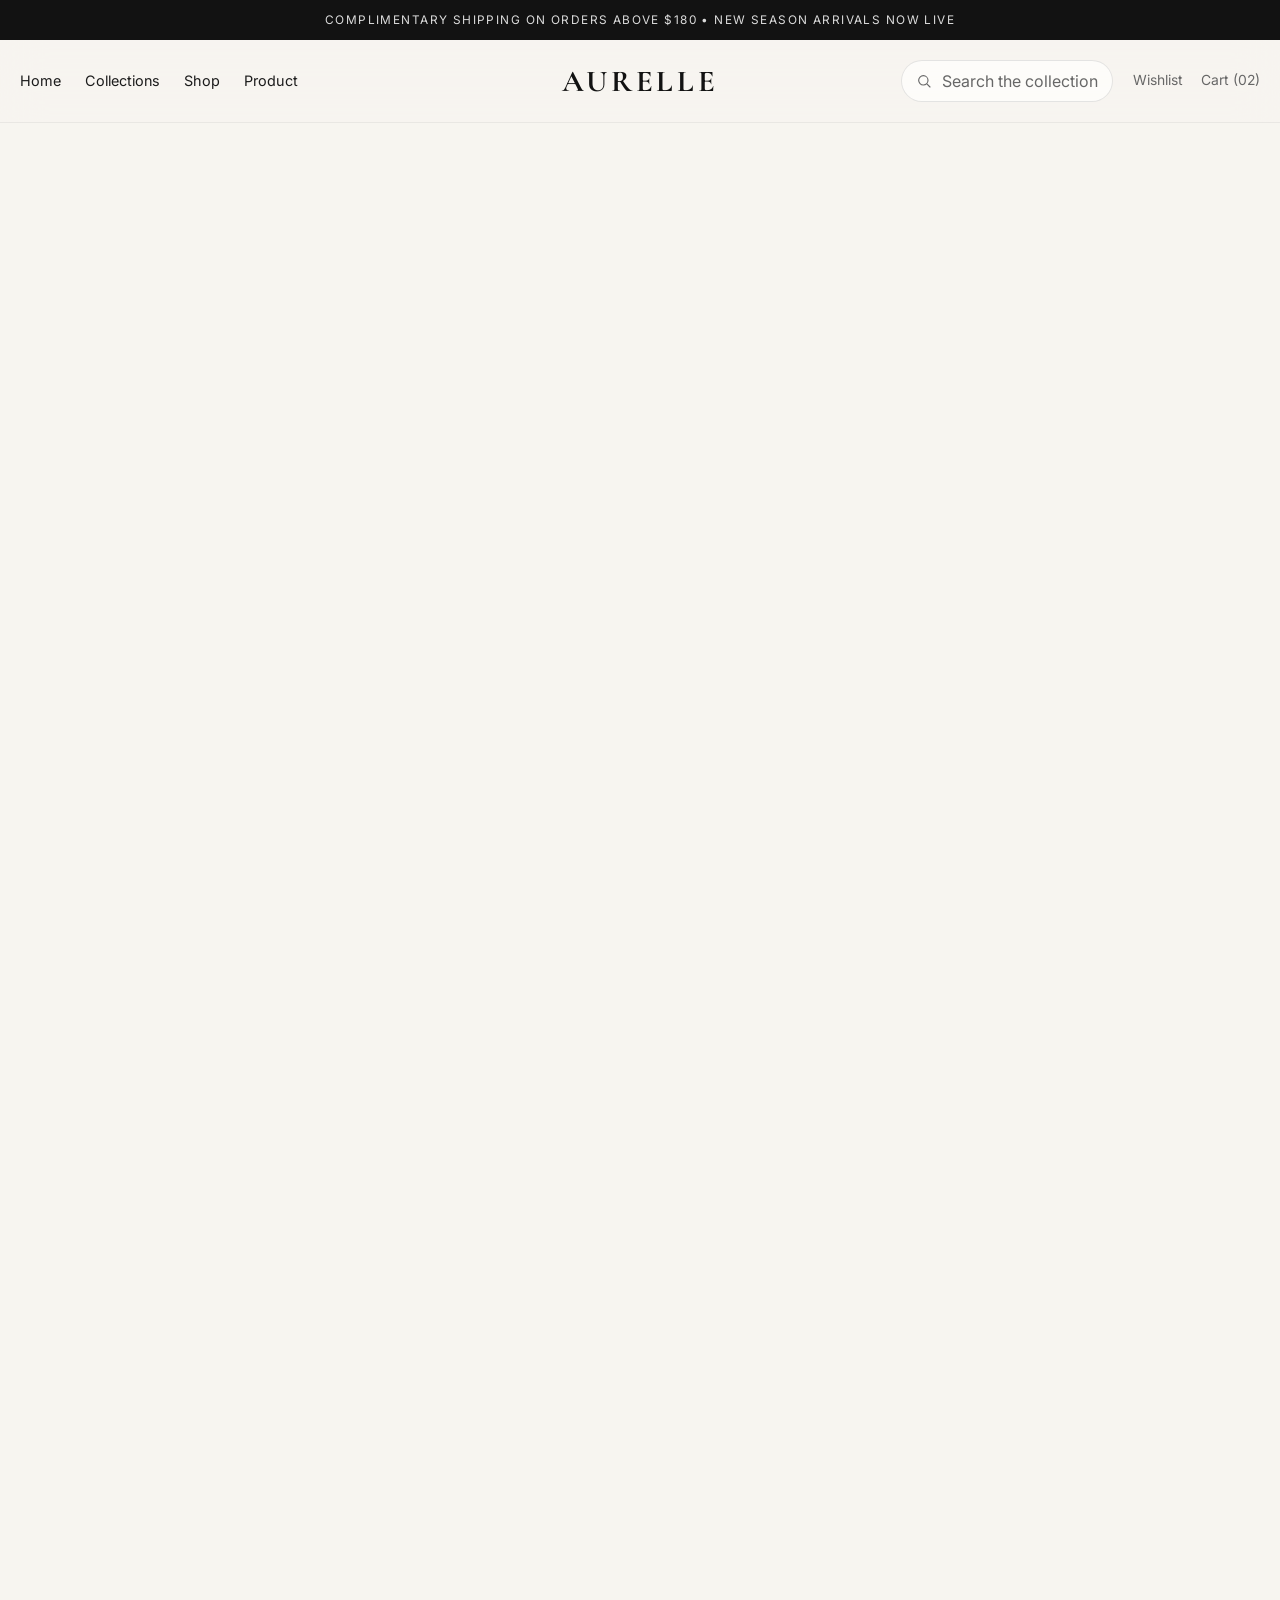
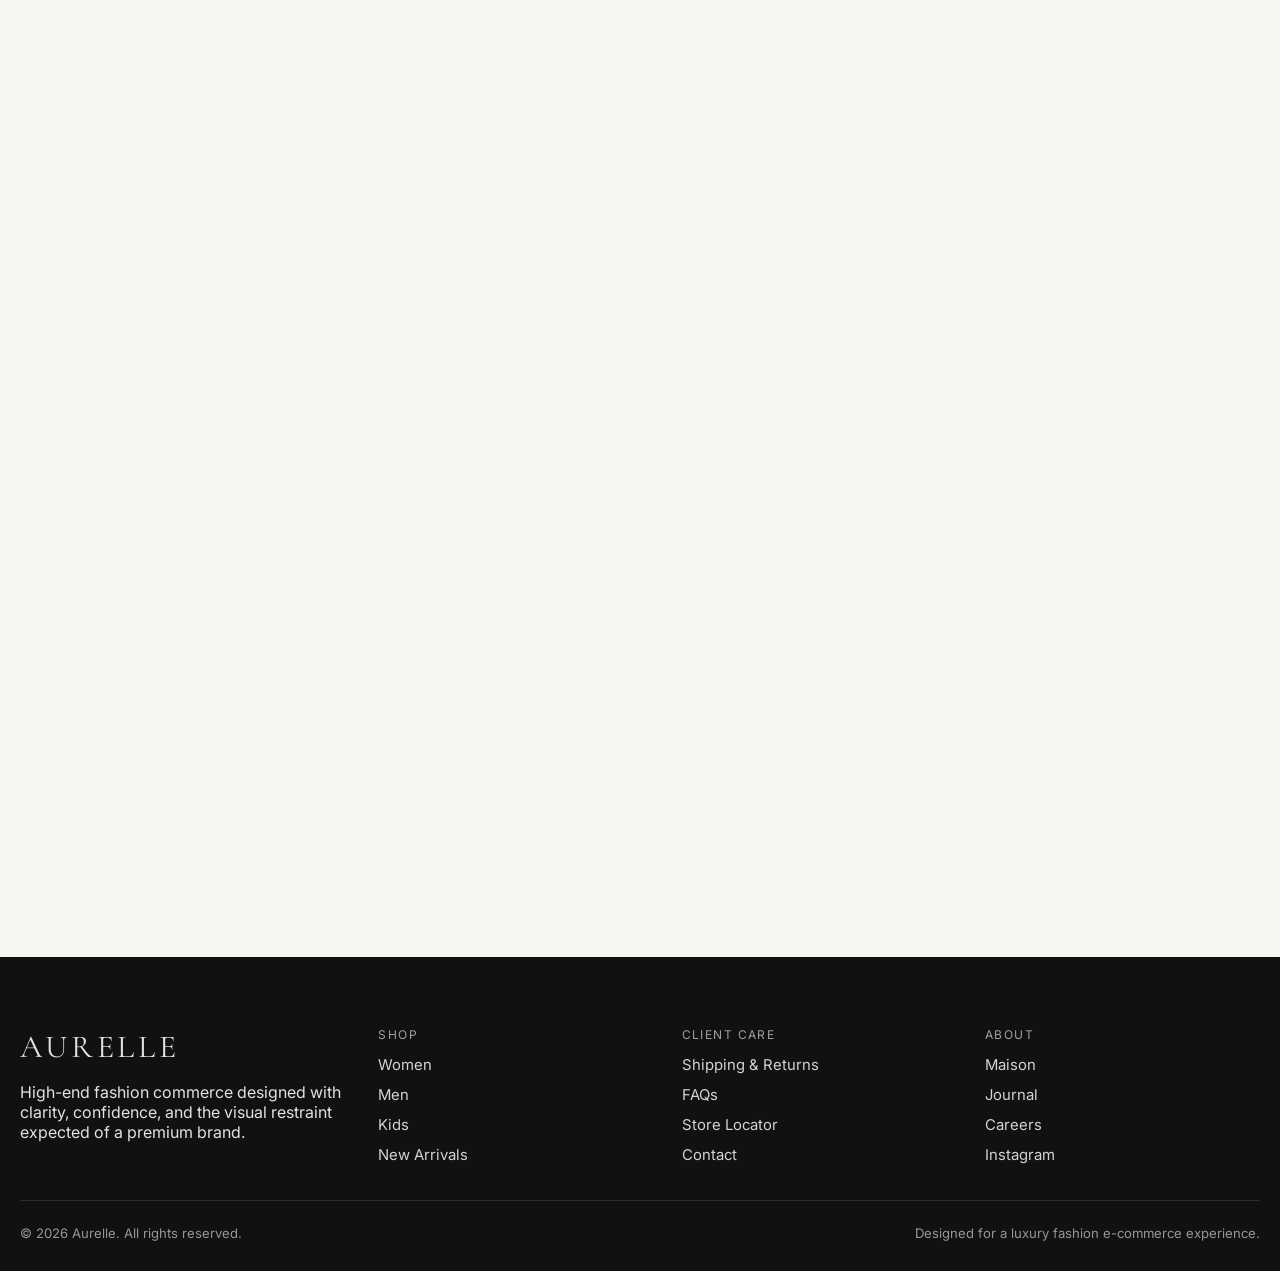
==== a.html @ feb43713 "Create a.html" ====
<!DOCTYPE html>
<html lang="en">
<head>
  <meta charset="UTF-8" />
  <meta name="viewport" content="width=device-width, initial-scale=1.0" />
  <title>AURELLE — Luxury Fashion</title>
  <meta name="description" content="A premium fashion e-commerce experience for men, women, and kids." />
  <link rel="preconnect" href="https://fonts.googleapis.com">
  <link rel="preconnect" href="https://fonts.gstatic.com" crossorigin>
  <link href="https://fonts.googleapis.com/css2?family=Cormorant+Garamond:wght@400;500;600;700&family=Inter:wght@400;500;600;700&display=swap" rel="stylesheet">
  <style>
    :root {
      --bg: #f7f5f0;
      --surface: #ffffff;
      --surface-2: #f0ede6;
      --text: #121212;
      --muted: #676767;
      --line: rgba(18, 18, 18, 0.1);
      --strong-line: rgba(18, 18, 18, 0.18);
      --accent: #171717;
      --shadow: 0 20px 60px rgba(0,0,0,0.08);
      --radius: 22px;
      --max-width: 1400px;
      --ease: cubic-bezier(.2,.8,.2,1);
    }

    * { box-sizing: border-box; }
    html { scroll-behavior: smooth; }
    body {
      margin: 0;
      font-family: 'Inter', system-ui, sans-serif;
      color: var(--text);
      background: var(--bg);
      -webkit-font-smoothing: antialiased;
      text-rendering: optimizeLegibility;
    }

    img {
      display: block;
      width: 100%;
      height: 100%;
      object-fit: cover;
    }

    a { color: inherit; text-decoration: none; }
    button { font: inherit; }

    .container {
      width: min(calc(100% - 40px), var(--max-width));
      margin: 0 auto;
    }

    .eyebrow {
      display: inline-flex;
      align-items: center;
      gap: 10px;
      letter-spacing: 0.16em;
      text-transform: uppercase;
      font-size: 0.73rem;
      color: var(--muted);
    }

    .eyebrow::before {
      content: "";
      width: 34px;
      height: 1px;
      background: currentColor;
      opacity: 0.55;
    }

    .display {
      font-family: 'Cormorant Garamond', serif;
      font-weight: 600;
      letter-spacing: -0.03em;
      line-height: 0.94;
    }

    .section-title {
      font-family: 'Cormorant Garamond', serif;
      font-size: clamp(2.2rem, 4vw, 4.25rem);
      font-weight: 600;
      line-height: 0.95;
      letter-spacing: -0.03em;
      margin: 0;
    }

    .section-copy {
      color: var(--muted);
      max-width: 680px;
      line-height: 1.8;
      margin: 18px 0 0;
      font-size: 0.98rem;
    }

    .btn,
    .btn-outline,
    .icon-btn {
      transition: transform .35s var(--ease), background-color .35s var(--ease), border-color .35s var(--ease), color .35s var(--ease), opacity .35s var(--ease);
    }

    .btn {
      display: inline-flex;
      align-items: center;
      justify-content: center;
      gap: 10px;
      min-height: 52px;
      padding: 0 22px;
      border-radius: 999px;
      border: 1px solid var(--accent);
      background: var(--accent);
      color: #fff;
      cursor: pointer;
      letter-spacing: 0.04em;
      text-transform: uppercase;
      font-size: 0.76rem;
      font-weight: 600;
    }

    .btn:hover,
    .btn:focus-visible {
      transform: translateY(-2px);
    }

    .btn-outline {
      display: inline-flex;
      align-items: center;
      justify-content: center;
      min-height: 52px;
      padding: 0 22px;
      border-radius: 999px;
      border: 1px solid rgba(255,255,255,0.45);
      background: rgba(255,255,255,0.08);
      color: #fff;
      backdrop-filter: blur(16px);
      cursor: pointer;
      letter-spacing: 0.04em;
      text-transform: uppercase;
      font-size: 0.76rem;
      font-weight: 600;
    }

    .btn-outline:hover,
    .btn-outline:focus-visible {
      background: rgba(255,255,255,0.16);
      transform: translateY(-2px);
    }

    .icon-btn {
      width: 44px;
      height: 44px;
      border-radius: 999px;
      border: 1px solid var(--line);
      background: rgba(255,255,255,0.7);
      display: inline-grid;
      place-items: center;
      cursor: pointer;
    }

    .icon-btn:hover { transform: translateY(-2px); }

    .announcement {
      min-height: 40px;
      display: grid;
      place-items: center;
      background: #121212;
      color: rgba(255,255,255,0.85);
      font-size: 0.74rem;
      letter-spacing: 0.12em;
      text-transform: uppercase;
      text-align: center;
      padding: 10px 20px;
    }

    .site-header {
      position: sticky;
      top: 0;
      z-index: 50;
      background: rgba(247, 245, 240, 0.82);
      backdrop-filter: blur(20px);
      border-bottom: 1px solid rgba(18,18,18,0.06);
    }

    .nav-shell {
      display: grid;
      grid-template-columns: 1fr auto 1fr;
      align-items: center;
      gap: 20px;
      min-height: 82px;
    }

    .brand {
      font-family: 'Cormorant Garamond', serif;
      font-size: 1.9rem;
      font-weight: 700;
      letter-spacing: 0.12em;
      text-transform: uppercase;
      justify-self: center;
      white-space: nowrap;
    }

    .nav-left,
    .nav-right {
      display: flex;
      align-items: center;
      gap: 20px;
      min-width: 0;
    }

    .nav-right {
      justify-content: flex-end;
    }

    .nav-links {
      display: flex;
      align-items: center;
      gap: 24px;
      font-size: 0.9rem;
      color: #1c1c1c;
    }

    .nav-links a,
    .nav-actions a {
      position: relative;
      padding-bottom: 2px;
    }

    .nav-links a::after,
    .nav-actions a::after {
      content: "";
      position: absolute;
      left: 0;
      bottom: -2px;
      width: 100%;
      height: 1px;
      background: currentColor;
      transform: scaleX(0);
      transform-origin: left;
      transition: transform .35s var(--ease);
    }

    .nav-links a:hover::after,
    .nav-links a:focus-visible::after,
    .nav-actions a:hover::after,
    .nav-actions a:focus-visible::after {
      transform: scaleX(1);
    }

    .nav-actions {
      display: flex;
      gap: 18px;
      align-items: center;
      font-size: 0.87rem;
      color: var(--muted);
    }

    .search-chip {
      border: 1px solid var(--line);
      border-radius: 999px;
      padding: 10px 14px;
      display: inline-flex;
      align-items: center;
      gap: 10px;
      color: var(--muted);
      background: rgba(255,255,255,0.65);
      min-width: 210px;
    }

    .mobile-toggle,
    .mobile-menu { display: none; }

    .hero {
      padding: 18px 0 24px;
    }

    .hero-grid {
      display: grid;
      grid-template-columns: 1.08fr 0.92fr;
      gap: 18px;
      min-height: 82vh;
    }

    .hero-card,
    .hero-secondary {
      position: relative;
      border-radius: 28px;
      overflow: hidden;
      background: #ddd;
      box-shadow: var(--shadow);
      isolation: isolate;
    }

    .hero-card::after,
    .hero-secondary::after {
      content: "";
      position: absolute;
      inset: 0;
      background: linear-gradient(to top, rgba(0,0,0,0.52), rgba(0,0,0,0.16) 45%, rgba(0,0,0,0.04));
      z-index: 1;
    }

    .hero-media {
      position: absolute;
      inset: 0;
      transform: scale(1.02);
      transition: transform 1.2s var(--ease);
    }

    .hero-card:hover .hero-media,
    .hero-secondary:hover .hero-media {
      transform: scale(1.07);
    }

    .hero-content {
      position: absolute;
      inset: auto 0 0 0;
      z-index: 2;
      color: #fff;
      padding: clamp(28px, 4vw, 50px);
      display: flex;
      flex-direction: column;
      gap: 16px;
      align-items: flex-start;
    }

    .hero-title {
      font-size: clamp(3.4rem, 8vw, 7rem);
      margin: 0;
      max-width: 10ch;
    }

    .hero-subtitle {
      max-width: 560px;
      line-height: 1.75;
      color: rgba(255,255,255,0.86);
      font-size: 0.98rem;
    }

    .hero-actions {
      display: flex;
      flex-wrap: wrap;
      gap: 12px;
      margin-top: 8px;
    }

    .hero-side {
      display: grid;
      grid-template-rows: 1fr 1fr;
      gap: 18px;
    }

    .hero-secondary .hero-content {
      padding: 28px;
    }

    .hero-secondary .display {
      font-size: clamp(2rem, 4vw, 3.4rem);
      margin: 8px 0 0;
    }

    section {
      padding: 80px 0;
    }

    .section-head {
      display: flex;
      justify-content: space-between;
      align-items: end;
      gap: 30px;
      margin-bottom: 34px;
    }

    .link-arrow {
      display: inline-flex;
      align-items: center;
      gap: 8px;
      text-transform: uppercase;
      letter-spacing: 0.1em;
      font-size: 0.76rem;
      color: var(--muted);
    }

    .link-arrow span:last-child {
      transition: transform .35s var(--ease);
    }

    .link-arrow:hover span:last-child {
      transform: translateX(3px);
    }

    .category-grid {
      display: grid;
      grid-template-columns: repeat(3, 1fr);
      gap: 18px;
    }

    .category-card {
      position: relative;
      min-height: 620px;
      border-radius: var(--radius);
      overflow: hidden;
      background: #ddd;
      box-shadow: var(--shadow);
      transform: translateY(0);
      transition: transform .6s var(--ease), box-shadow .6s var(--ease);
    }

    .category-card::after {
      content: "";
      position: absolute;
      inset: 0;
      background: linear-gradient(to top, rgba(0,0,0,.5), rgba(0,0,0,0.05));
    }

    .category-card:hover {
      transform: translateY(-6px);
      box-shadow: 0 28px 80px rgba(0,0,0,.12);
    }

    .category-card img {
      transition: transform 1.1s var(--ease);
    }

    .category-card:hover img {
      transform: scale(1.05);
    }

    .category-content {
      position: absolute;
      inset: auto 0 0 0;
      z-index: 2;
      padding: 30px;
      color: #fff;
      display: flex;
      flex-direction: column;
      gap: 10px;
      align-items: flex-start;
    }

    .category-title {
      margin: 0;
      font-family: 'Cormorant Garamond', serif;
      font-size: 2.6rem;
      line-height: 0.95;
    }

    .product-shell {
      display: grid;
      grid-template-columns: 280px 1fr;
      gap: 24px;
      align-items: start;
    }

    .filters {
      position: sticky;
      top: 106px;
      border: 1px solid var(--line);
      border-radius: 24px;
      background: rgba(255,255,255,.72);
      backdrop-filter: blur(18px);
      padding: 24px;
    }

    .filter-group + .filter-group {
      margin-top: 28px;
      padding-top: 22px;
      border-top: 1px solid var(--line);
    }

    .filter-title {
      font-size: 0.8rem;
      text-transform: uppercase;
      letter-spacing: 0.12em;
      color: var(--muted);
      margin-bottom: 14px;
    }

    .chip-list,
    .size-list {
      display: flex;
      flex-wrap: wrap;
      gap: 10px;
    }

    .chip,
    .size-pill {
      border: 1px solid var(--line);
      background: transparent;
      color: var(--text);
      border-radius: 999px;
      padding: 10px 14px;
      cursor: pointer;
      font-size: 0.87rem;
      transition: all .3s var(--ease);
    }

    .chip.active,
    .size-pill.active,
    .chip:hover,
    .size-pill:hover {
      background: var(--accent);
      color: #fff;
      border-color: var(--accent);
    }

    .product-grid {
      display: grid;
      grid-template-columns: repeat(3, minmax(0, 1fr));
      gap: 18px;
    }

    .product-card {
      background: rgba(255,255,255,0.74);
      border: 1px solid rgba(18,18,18,0.06);
      border-radius: 22px;
      overflow: hidden;
      transition: transform .5s var(--ease), box-shadow .5s var(--ease), border-color .5s var(--ease);
      cursor: pointer;
    }

    .product-card:hover {
      transform: translateY(-5px);
      box-shadow: var(--shadow);
      border-color: rgba(18,18,18,0.12);
    }

    .product-media {
      aspect-ratio: 4 / 5;
      background: #ece8df;
      position: relative;
      overflow: hidden;
    }

    .product-media img {
      transition: transform .8s var(--ease);
    }

    .product-card:hover .product-media img {
      transform: scale(1.04);
    }

    .product-tag {
      position: absolute;
      top: 16px;
      left: 16px;
      z-index: 2;
      background: rgba(255,255,255,.82);
      backdrop-filter: blur(12px);
      border-radius: 999px;
      padding: 8px 12px;
      font-size: 0.68rem;
      letter-spacing: 0.12em;
      text-transform: uppercase;
    }

    .product-info {
      padding: 18px 18px 20px;
      display: grid;
      gap: 8px;
    }

    .product-topline {
      display: flex;
      align-items: start;
      justify-content: space-between;
      gap: 12px;
    }

    .product-name {
      font-size: 1rem;
      font-weight: 600;
      margin: 0;
    }

    .product-price {
      font-size: 0.95rem;
      font-weight: 600;
      white-space: nowrap;
    }

    .product-meta {
      color: var(--muted);
      font-size: 0.88rem;
      line-height: 1.6;
    }

    .campaign {
      display: grid;
      grid-template-columns: 1.1fr .9fr;
      gap: 18px;
      align-items: stretch;
    }

    .campaign-card,
    .campaign-panel {
      border-radius: 28px;
      overflow: hidden;
      position: relative;
      min-height: 580px;
      background: #ddd;
      box-shadow: var(--shadow);
    }

    .campaign-card::after {
      content: "";
      position: absolute;
      inset: 0;
      background: linear-gradient(135deg, rgba(0,0,0,.08), rgba(0,0,0,.5));
    }

    .campaign-copy {
      position: absolute;
      left: 0;
      right: 0;
      bottom: 0;
      z-index: 2;
      padding: 40px;
      color: white;
    }

    .campaign-copy .display {
      font-size: clamp(2.6rem, 5vw, 5rem);
      margin: 10px 0 14px;
      max-width: 8ch;
    }

    .campaign-panel {
      background: linear-gradient(180deg, #efebe3 0%, #e8e1d3 100%);
      padding: 40px;
      display: flex;
      flex-direction: column;
      justify-content: space-between;
    }

    .campaign-stats {
      display: grid;
      grid-template-columns: repeat(2, 1fr);
      gap: 14px;
      margin-top: 30px;
    }

    .stat {
      border-top: 1px solid var(--strong-line);
      padding-top: 18px;
    }

    .stat strong {
      display: block;
      font-family: 'Cormorant Garamond', serif;
      font-size: 2.2rem;
      font-weight: 600;
      line-height: 1;
      margin-bottom: 8px;
    }

    .editorial {
      display: grid;
      grid-template-columns: repeat(2, 1fr);
      gap: 18px;
    }

    .editorial-card {
      border-radius: 26px;
      overflow: hidden;
      background: rgba(255,255,255,.75);
      border: 1px solid rgba(18,18,18,0.06);
      display: grid;
      grid-template-columns: .96fr 1.04fr;
      min-height: 420px;
      box-shadow: var(--shadow);
    }

    .editorial-copy {
      padding: 36px;
      display: flex;
      flex-direction: column;
      justify-content: center;
      gap: 14px;
    }

    .editorial-copy h3 {
      margin: 0;
      font-family: 'Cormorant Garamond', serif;
      font-size: 2.35rem;
      line-height: 0.96;
    }

    .editorial-copy p {
      margin: 0;
      color: var(--muted);
      line-height: 1.8;
    }

    .pdp {
      display: grid;
      grid-template-columns: 1.1fr .9fr;
      gap: 34px;
      align-items: start;
    }

    .pdp-gallery {
      display: grid;
      grid-template-columns: 120px 1fr;
      gap: 16px;
      position: sticky;
      top: 106px;
    }

    .thumbs {
      display: grid;
      gap: 12px;
      align-content: start;
    }

    .thumb {
      aspect-ratio: 4 / 5;
      border-radius: 18px;
      overflow: hidden;
      border: 1px solid transparent;
      cursor: pointer;
      opacity: 0.8;
      transition: border-color .3s var(--ease), opacity .3s var(--ease), transform .3s var(--ease);
    }

    .thumb.active,
    .thumb:hover {
      border-color: var(--accent);
      opacity: 1;
      transform: translateY(-2px);
    }

    .pdp-main {
      aspect-ratio: 4 / 5.05;
      border-radius: 28px;
      overflow: hidden;
      background: #e9e4db;
      box-shadow: var(--shadow);
    }

    .pdp-info {
      padding-top: 8px;
    }

    .pdp-category {
      font-size: 0.76rem;
      letter-spacing: 0.13em;
      text-transform: uppercase;
      color: var(--muted);
    }

    .pdp-title {
      margin: 10px 0 10px;
      font-family: 'Cormorant Garamond', serif;
      font-size: clamp(2.7rem, 5vw, 4.5rem);
      line-height: 0.94;
      letter-spacing: -0.03em;
    }

    .pdp-price {
      font-size: 1.1rem;
      font-weight: 600;
      margin-bottom: 20px;
    }

    .pdp-description {
      color: var(--muted);
      line-height: 1.9;
      max-width: 50ch;
      margin-bottom: 26px;
    }

    .variant-group + .variant-group {
      margin-top: 22px;
    }

    .variant-label {
      margin-bottom: 12px;
      font-size: 0.79rem;
      text-transform: uppercase;
      letter-spacing: 0.11em;
      color: var(--muted);
    }

    .swatches {
      display: flex;
      gap: 10px;
      flex-wrap: wrap;
    }

    .swatch {
      width: 34px;
      height: 34px;
      border-radius: 999px;
      border: 1px solid rgba(0,0,0,.12);
      cursor: pointer;
      position: relative;
      transition: transform .25s var(--ease), border-color .25s var(--ease);
    }

    .swatch.active,
    .swatch:hover {
      transform: scale(1.06);
      border-color: #000;
    }

    .swatch.active::after {
      content: "";
      position: absolute;
      inset: -5px;
      border: 1px solid #000;
      border-radius: inherit;
    }

    .purchase-row {
      display: flex;
      gap: 12px;
      flex-wrap: wrap;
      margin-top: 28px;
    }

    .note-row {
      margin-top: 24px;
      display: grid;
      gap: 14px;
      color: var(--muted);
      font-size: 0.92rem;
    }

    .detail-accordions {
      margin-top: 34px;
      border-top: 1px solid var(--line);
    }

    .accordion {
      border-bottom: 1px solid var(--line);
    }

    .accordion button {
      width: 100%;
      border: 0;
      background: none;
      padding: 20px 0;
      display: flex;
      align-items: center;
      justify-content: space-between;
      cursor: pointer;
      font-size: 0.95rem;
      font-weight: 600;
    }

    .accordion-content {
      display: none;
      padding: 0 0 18px;
      color: var(--muted);
      line-height: 1.8;
    }

    .accordion.open .accordion-content {
      display: block;
    }

    .site-footer {
      margin-top: 40px;
      background: #111;
      color: rgba(255,255,255,0.88);
      padding: 70px 0 30px;
    }

    .footer-grid {
      display: grid;
      grid-template-columns: 1.2fr repeat(3, 1fr);
      gap: 28px;
      padding-bottom: 36px;
      border-bottom: 1px solid rgba(255,255,255,0.12);
    }

    .footer-brand {
      max-width: 360px;
    }

    .footer-brand .brand-mark {
      font-family: 'Cormorant Garamond', serif;
      font-size: 2rem;
      letter-spacing: 0.12em;
      text-transform: uppercase;
      margin-bottom: 12px;
    }

    .footer-title {
      text-transform: uppercase;
      letter-spacing: 0.12em;
      font-size: 0.75rem;
      color: rgba(255,255,255,0.6);
      margin-bottom: 14px;
    }

    .footer-links {
      display: grid;
      gap: 12px;
      color: rgba(255,255,255,0.82);
      font-size: 0.93rem;
    }

    .footer-bottom {
      display: flex;
      justify-content: space-between;
      align-items: center;
      gap: 20px;
      padding-top: 24px;
      color: rgba(255,255,255,0.56);
      font-size: 0.82rem;
    }

    .fade-up {
      opacity: 0;
      transform: translateY(20px);
      transition: opacity .9s var(--ease), transform .9s var(--ease);
    }

    .fade-up.in-view {
      opacity: 1;
      transform: translateY(0);
    }

    @media (max-width: 1180px) {
      .nav-shell {
        grid-template-columns: auto 1fr auto;
      }

      .nav-left .nav-links,
      .nav-right .nav-actions,
      .nav-right .search-chip {
        display: none;
      }

      .brand {
        justify-self: start;
        margin-left: 8px;
      }

      .mobile-toggle {
        display: inline-flex;
        border: 0;
        background: none;
        padding: 0;
        align-items: center;
        gap: 12px;
        cursor: pointer;
        color: var(--text);
      }

      .mobile-menu {
        display: none;
        padding: 0 0 18px;
      }

      .mobile-menu.open {
        display: grid;
        gap: 12px;
      }

      .mobile-menu a,
      .mobile-menu button {
        min-height: 48px;
        border-radius: 14px;
        border: 1px solid var(--line);
        background: rgba(255,255,255,0.76);
        padding: 0 16px;
        text-align: left;
      }

      .hero-grid,
      .campaign,
      .pdp,
      .editorial,
      .footer-grid,
      .editorial-card {
        grid-template-columns: 1fr;
      }

      .hero-side {
        grid-template-columns: 1fr 1fr;
        grid-template-rows: none;
      }

      .category-grid,
      .product-grid {
        grid-template-columns: repeat(2, minmax(0, 1fr));
      }

      .product-shell {
        grid-template-columns: 1fr;
      }

      .filters {
        position: static;
      }

      .pdp-gallery {
        position: static;
      }
    }

    @media (max-width: 760px) {
      .container {
        width: min(calc(100% - 24px), var(--max-width));
      }

      .announcement {
        font-size: 0.66rem;
        letter-spacing: 0.08em;
      }

      .nav-shell {
        min-height: 72px;
      }

      .brand {
        font-size: 1.55rem;
      }

      .hero-grid {
        min-height: auto;
      }

      .hero-card,
      .hero-secondary,
      .campaign-card,
      .campaign-panel,
      .category-card {
        border-radius: 22px;
      }

      .hero-title {
        font-size: clamp(2.5rem, 15vw, 4.6rem);
      }

      section {
        padding: 56px 0;
      }

      .section-head {
        align-items: start;
        flex-direction: column;
        margin-bottom: 26px;
      }

      .hero-side,
      .category-grid,
      .product-grid,
      .campaign-stats {
        grid-template-columns: 1fr;
      }

      .product-grid {
        gap: 14px;
      }

      .category-card {
        min-height: 500px;
      }

      .campaign-copy,
      .campaign-panel,
      .editorial-copy,
      .hero-content,
      .category-content {
        padding: 24px;
      }

      .pdp-gallery {
        grid-template-columns: 1fr;
      }

      .thumbs {
        order: 2;
        grid-template-columns: repeat(4, 1fr);
      }

      .pdp-main {
        order: 1;
      }

      .footer-bottom {
        flex-direction: column;
        align-items: start;
      }
    }
  </style>
</head>
<body>
  <div class="announcement">Complimentary shipping on orders above $180 • New season arrivals now live</div>

  <header class="site-header">
    <div class="container">
      <div class="nav-shell">
        <div class="nav-left">
          <button class="mobile-toggle" id="mobileToggle" aria-label="Open navigation">
            <svg width="22" height="22" viewBox="0 0 24 24" fill="none" stroke="currentColor" stroke-width="1.7" stroke-linecap="round">
              <path d="M3 6h18M3 12h18M3 18h18"></path>
            </svg>
          </button>
          <nav class="nav-links" aria-label="Main navigation">
            <a href="#homepage">Home</a>
            <a href="#collections">Collections</a>
            <a href="#listing">Shop</a>
            <a href="#product">Product</a>
          </nav>
        </div>

        <a href="#homepage" class="brand">Aurelle</a>

        <div class="nav-right">
          <div class="search-chip" aria-hidden="true">
            <svg width="16" height="16" viewBox="0 0 24 24" fill="none" stroke="currentColor" stroke-width="1.7" stroke-linecap="round"><circle cx="11" cy="11" r="7"></circle><path d="m21 21-4.35-4.35"></path></svg>
            <span>Search the collection</span>
          </div>
          <div class="nav-actions">
            <a href="#listing">Wishlist</a>
            <a href="#product">Cart (02)</a>
          </div>
        </div>
      </div>

      <nav class="mobile-menu" id="mobileMenu" aria-label="Mobile navigation">
        <a href="#homepage">Home</a>
        <a href="#collections">Collections</a>
        <a href="#listing">Shop</a>
        <a href="#product">Product</a>
      </nav>
    </div>
  </header>

  <main>
    <section class="hero" id="homepage">
      <div class="container">
        <div class="hero-grid">
          <article class="hero-card fade-up">
            <div class="hero-media">
              <img src="https://images.unsplash.com/photo-1515886657613-9f3515b0c78f?auto=format&fit=crop&w=1400&q=80" alt="Elegant women’s fashion campaign" />
            </div>
            <div class="hero-content">
              <div class="eyebrow">New Season 2026</div>
              <h1 class="hero-title display">Fashion with a stronger silhouette.</h1>
              <p class="hero-subtitle">Refined essentials, elevated tailoring, and statement layers designed for men, women, and kids — composed with the restraint of a luxury maison.</p>
              <div class="hero-actions">
                <a class="btn" href="#listing">Shop Collection</a>
                <a class="btn-outline" href="#collections">Explore Categories</a>
              </div>
            </div>
          </article>

          <div class="hero-side">
            <article class="hero-secondary fade-up">
              <div class="hero-media">
                <img src="https://images.unsplash.com/photo-1512436991641-6745cdb1723f?auto=format&fit=crop&w=1200&q=80" alt="Luxury menswear lookbook" />
              </div>
              <div class="hero-content">
                <div class="eyebrow">Menswear</div>
                <h2 class="display">Tailored for presence.</h2>
                <a class="link-arrow" href="#listing"><span>Discover Men</span><span>→</span></a>
              </div>
            </article>

            <article class="hero-secondary fade-up">
              <div class="hero-media">
                <img src="https://images.unsplash.com/photo-1519345182560-3f2917c472ef?auto=format&fit=crop&w=1200&q=80" alt="Kids premium fashion collection" />
              </div>
              <div class="hero-content">
                <div class="eyebrow">Kids</div>
                <h2 class="display">Minimal, playful, polished.</h2>
                <a class="link-arrow" href="#listing"><span>Discover Kids</span><span>→</span></a>
              </div>
            </article>
          </div>
        </div>
      </div>
    </section>

    <section id="collections">
      <div class="container">
        <div class="section-head fade-up">
          <div>
            <div class="eyebrow">Featured Collections</div>
            <h2 class="section-title">A wardrobe built around sharp restraint.</h2>
          </div>
          <p class="section-copy">Luxury e-commerce works best when the interface disappears. The focus here is image-led merchandising, deliberate typography, and compositional balance that gives every collection room to breathe.</p>
        </div>

        <div class="category-grid">
          <a class="category-card fade-up" href="#listing" data-filter="women">
            <img src="https://images.unsplash.com/photo-1483985988355-763728e1935b?auto=format&fit=crop&w=1200&q=80" alt="Women’s collection" />
            <div class="category-content">
              <div class="eyebrow">Women</div>
              <h3 class="category-title">Modern Icons</h3>
              <span class="btn-outline">Shop Women</span>
            </div>
          </a>

          <a class="category-card fade-up" href="#listing" data-filter="men">
            <img src="https://images.unsplash.com/photo-1507679799987-c73779587ccf?auto=format&fit=crop&w=1200&q=80" alt="Men’s collection" />
            <div class="category-content">
              <div class="eyebrow">Men</div>
              <h3 class="category-title">Quiet Tailoring</h3>
              <span class="btn-outline">Shop Men</span>
            </div>
          </a>

          <a class="category-card fade-up" href="#listing" data-filter="kids">
            <img src="https://images.unsplash.com/photo-1519238263530-99bdd11df2ea?auto=format&fit=crop&w=1200&q=80" alt="Kids collection" />
            <div class="category-content">
              <div class="eyebrow">Kids</div>
              <h3 class="category-title">Soft Structure</h3>
              <span class="btn-outline">Shop Kids</span>
            </div>
          </a>
        </div>
      </div>
    </section>

    <section id="listing">
      <div class="container">
        <div class="section-head fade-up">
          <div>
            <div class="eyebrow">Product Listing</div>
            <h2 class="section-title">Curated essentials with editorial clarity.</h2>
          </div>
          <a class="link-arrow" href="#product"><span>Open product detail</span><span>→</span></a>
        </div>

        <div class="product-shell">
          <aside class="filters fade-up" aria-label="Product filters">
            <div class="filter-group">
              <div class="filter-title">Category</div>
              <div class="chip-list" id="categoryFilters">
                <button class="chip active" data-category="all">All</button>
                <button class="chip" data-category="women">Women</button>
                <button class="chip" data-category="men">Men</button>
                <button class="chip" data-category="kids">Kids</button>
              </div>
            </div>

            <div class="filter-group">
              <div class="filter-title">Collection</div>
              <div class="chip-list" id="collectionFilters">
                <button class="chip active" data-collection="all">All</button>
                <button class="chip" data-collection="outerwear">Outerwear</button>
                <button class="chip" data-collection="essentials">Essentials</button>
                <button class="chip" data-collection="evening">Evening</button>
              </div>
            </div>

            <div class="filter-group">
              <div class="filter-title">Sizes</div>
              <div class="size-list">
                <button class="size-pill">XS</button>
                <button class="size-pill">S</button>
                <button class="size-pill">M</button>
                <button class="size-pill">L</button>
                <button class="size-pill">XL</button>
              </div>
            </div>
          </aside>

          <div class="product-grid" id="productGrid">
            <article class="product-card fade-up" data-category="women" data-collection="essentials">
              <div class="product-media">
                <span class="product-tag">New</span>
                <img src="https://images.unsplash.com/photo-1496747611176-843222e1e57c?auto=format&fit=crop&w=1200&q=80" alt="Sculpted wool coat" />
              </div>
              <div class="product-info">
                <div class="product-topline">
                  <h3 class="product-name">Sculpted Wool Coat</h3>
                  <div class="product-price">$420</div>
                </div>
                <div class="product-meta">Women • Camel • Italian-blend wool</div>
              </div>
            </article>

            <article class="product-card fade-up" data-category="men" data-collection="outerwear">
              <div class="product-media">
                <span class="product-tag">Signature</span>
                <img src="https://images.unsplash.com/photo-1515886657613-9f3515b0c78f?auto=format&fit=crop&w=1200&q=80" alt="Tailored overcoat" />
              </div>
              <div class="product-info">
                <div class="product-topline">
                  <h3 class="product-name">Tailored Overcoat</h3>
                  <div class="product-price">$460</div>
                </div>
                <div class="product-meta">Men • Ink black • Structured finish</div>
              </div>
            </article>

            <article class="product-card fade-up" data-category="kids" data-collection="essentials">
              <div class="product-media">
                <span class="product-tag">Edited</span>
                <img src="https://images.unsplash.com/photo-1519238263530-99bdd11df2ea?auto=format&fit=crop&w=1200&q=80" alt="Premium kids set" />
              </div>
              <div class="product-info">
                <div class="product-topline">
                  <h3 class="product-name">Soft Cotton Set</h3>
                  <div class="product-price">$120</div>
                </div>
                <div class="product-meta">Kids • Oat • Everyday luxury</div>
              </div>
            </article>

            <article class="product-card fade-up" data-category="women" data-collection="evening">
              <div class="product-media">
                <span class="product-tag">Limited</span>
                <img src="https://images.unsplash.com/photo-1529139574466-a303027c1d8b?auto=format&fit=crop&w=1200&q=80" alt="Evening dress" />
              </div>
              <div class="product-info">
                <div class="product-topline">
                  <h3 class="product-name">Column Silk Dress</h3>
                  <div class="product-price">$520</div>
                </div>
                <div class="product-meta">Women • Noir • Fluid movement</div>
              </div>
            </article>

            <article class="product-card fade-up" data-category="men" data-collection="essentials">
              <div class="product-media">
                <span class="product-tag">Essential</span>
                <img src="https://images.unsplash.com/photo-1507679799987-c73779587ccf?auto=format&fit=crop&w=1200&q=80" alt="Mens elevated knitwear" />
              </div>
              <div class="product-info">
                <div class="product-topline">
                  <h3 class="product-name">Merino Zip Knit</h3>
                  <div class="product-price">$240</div>
                </div>
                <div class="product-meta">Men • Stone • Fine-gauge merino</div>
              </div>
            </article>

            <article class="product-card fade-up" data-category="kids" data-collection="outerwear">
              <div class="product-media">
                <span class="product-tag">New</span>
                <img src="https://images.unsplash.com/photo-1519345182560-3f2917c472ef?auto=format&fit=crop&w=1200&q=80" alt="Kids statement jacket" />
              </div>
              <div class="product-info">
                <div class="product-topline">
                  <h3 class="product-name">Mini Statement Jacket</h3>
                  <div class="product-price">$150</div>
                </div>
                <div class="product-meta">Kids • Pearl • Soft shell finish</div>
              </div>
            </article>
          </div>
        </div>
      </div>
    </section>

    <section>
      <div class="container">
        <div class="campaign">
          <article class="campaign-card fade-up">
            <img src="https://images.unsplash.com/photo-1529139574466-a303027c1d8b?auto=format&fit=crop&w=1600&q=80" alt="Luxury fashion campaign" />
            <div class="campaign-copy">
              <div class="eyebrow">Campaign Edit</div>
              <h2 class="display">Designed to move like modern couture.</h2>
              <p class="hero-subtitle">A premium e-commerce homepage should pause the user without overwhelming them — bold visual storytelling, measured language, and a cadence that feels deliberate.</p>
            </div>
          </article>

          <aside class="campaign-panel fade-up">
            <div>
              <div class="eyebrow">Brand Direction</div>
              <h2 class="section-title">Luxury, not loud.</h2>
              <p class="section-copy">The system favors contrast, texture, whitespace, and scale rather than decorative noise. This is how premium brands create confidence online.</p>
            </div>
            <div class="campaign-stats">
              <div class="stat">
                <strong>01</strong>
                <span>Controlled typography with elegant serif contrast.</span>
              </div>
              <div class="stat">
                <strong>02</strong>
                <span>Grid-led merchandising for stronger product focus.</span>
              </div>
              <div class="stat">
                <strong>03</strong>
                <span>Subtle micro-animations that never feel theatrical.</span>
              </div>
              <div class="stat">
                <strong>04</strong>
                <span>Responsive layouts that preserve the same mood on mobile.</span>
              </div>
            </div>
          </aside>
        </div>
      </div>
    </section>

    <section>
      <div class="container">
        <div class="section-head fade-up">
          <div>
            <div class="eyebrow">Editorial Features</div>
            <h2 class="section-title">Collections presented like a fashion house.</h2>
          </div>
          <p class="section-copy">Each block is structured to feel intentional — campaign-led imagery, restrained copy, and conversion paths that do not cheapen the brand.</p>
        </div>

        <div class="editorial">
          <article class="editorial-card fade-up">
            <img src="https://images.unsplash.com/photo-1515886657613-9f3515b0c78f?auto=format&fit=crop&w=1200&q=80" alt="Refined outerwear feature" />
            <div class="editorial-copy">
              <div class="eyebrow">Outerwear</div>
              <h3>Layering, sharpened to a minimalist language.</h3>
              <p>Architectural coats, softened tailoring, and material depth designed to photograph beautifully across desktop and mobile.</p>
              <a href="#listing" class="link-arrow"><span>Browse outerwear</span><span>→</span></a>
            </div>
          </article>

          <article class="editorial-card fade-up">
            <img src="https://images.unsplash.com/photo-1512436991641-6745cdb1723f?auto=format&fit=crop&w=1200&q=80" alt="Luxury essentials feature" />
            <div class="editorial-copy">
              <div class="eyebrow">Essentials</div>
              <h3>Daily dressing elevated through proportion and finish.</h3>
              <p>Core silhouettes, luxury neutrals, and a cleaner path to cart — designed with the polish expected from high-end fashion retail.</p>
              <a href="#listing" class="link-arrow"><span>View essentials</span><span>→</span></a>
            </div>
          </article>
        </div>
      </div>
    </section>

    <section id="product">
      <div class="container">
        <div class="section-head fade-up">
          <div>
            <div class="eyebrow">Product Detail Page</div>
            <h2 class="section-title">An elevated PDP with tactile restraint.</h2>
          </div>
          <a href="#homepage" class="link-arrow"><span>Back to top</span><span>↑</span></a>
        </div>

        <div class="pdp">
          <div class="pdp-gallery fade-up">
            <div class="thumbs" id="thumbs">
              <button class="thumb active" data-image="https://images.unsplash.com/photo-1496747611176-843222e1e57c?auto=format&fit=crop&w=1400&q=80">
                <img src="https://images.unsplash.com/photo-1496747611176-843222e1e57c?auto=format&fit=crop&w=500&q=80" alt="Product view 1" />
              </button>
              <button class="thumb" data-image="https://images.unsplash.com/photo-1529139574466-a303027c1d8b?auto=format&fit=crop&w=1400&q=80">
                <img src="https://images.unsplash.com/photo-1529139574466-a303027c1d8b?auto=format&fit=crop&w=500&q=80" alt="Product view 2" />
              </button>
              <button class="thumb" data-image="https://images.unsplash.com/photo-1515886657613-9f3515b0c78f?auto=format&fit=crop&w=1400&q=80">
                <img src="https://images.unsplash.com/photo-1515886657613-9f3515b0c78f?auto=format&fit=crop&w=500&q=80" alt="Product view 3" />
              </button>
              <button class="thumb" data-image="https://images.unsplash.com/photo-1512436991641-6745cdb1723f?auto=format&fit=crop&w=1400&q=80">
                <img src="https://images.unsplash.com/photo-1512436991641-6745cdb1723f?auto=format&fit=crop&w=500&q=80" alt="Product view 4" />
              </button>
            </div>
            <div class="pdp-main">
              <img id="mainProductImage" src="https://images.unsplash.com/photo-1496747611176-843222e1e57c?auto=format&fit=crop&w=1400&q=80" alt="Main product image" />
            </div>
          </div>

          <div class="pdp-info fade-up">
            <div class="pdp-category">Women • Signature Outerwear</div>
            <h2 class="pdp-title">Sculpted Wool Coat</h2>
            <div class="pdp-price">$420</div>
            <p class="pdp-description">A sharply composed coat cut from a dense wool blend with a clean drape, precise shoulders, and a belt detail that adds structure without excess. Designed to sit between timeless and directional.</p>

            <div class="variant-group">
              <div class="variant-label">Color</div>
              <div class="swatches" id="swatches">
                <button class="swatch active" style="background:#c2a98a" aria-label="Camel"></button>
                <button class="swatch" style="background:#1b1b1b" aria-label="Black"></button>
                <button class="swatch" style="background:#d9d5ce" aria-label="Stone"></button>
              </div>
            </div>

            <div class="variant-group">
              <div class="variant-label">Select Size</div>
              <div class="size-list" id="pdpSizes">
                <button class="size-pill">XS</button>
                <button class="size-pill active">S</button>
                <button class="size-pill">M</button>
                <button class="size-pill">L</button>
                <button class="size-pill">XL</button>
              </div>
            </div>

            <div class="purchase-row">
              <button class="btn">Add to Cart</button>
              <button class="icon-btn" aria-label="Add to wishlist">
                <svg width="18" height="18" viewBox="0 0 24 24" fill="none" stroke="currentColor" stroke-width="1.7" stroke-linecap="round" stroke-linejoin="round">
                  <path d="m12 21-1.45-1.32C5.4 15.05 2 11.97 2 8.2 2 5.12 4.42 3 7.5 3c1.74 0 3.41.81 4.5 2.09A6 6 0 0 1 16.5 3C19.58 3 22 5.12 22 8.2c0 3.77-3.4 6.85-8.55 11.49z"></path>
                </svg>
              </button>
            </div>

            <div class="note-row">
              <div>Free premium shipping in 2–4 business days.</div>
              <div>Complimentary returns within 14 days.</div>
            </div>

            <div class="detail-accordions">
              <div class="accordion open">
                <button type="button">Details <span>−</span></button>
                <div class="accordion-content">Double-faced wool blend, concealed closure, detachable belt, interior welt pocket, and a fully lined construction. Designed for a smooth layered fit.</div>
              </div>
              <div class="accordion">
                <button type="button">Size & Fit <span>+</span></button>
                <div class="accordion-content">Relaxed tailored silhouette. Take your normal size for a clean oversized drape, or size down for a closer fit.</div>
              </div>
              <div class="accordion">
                <button type="button">Shipping & Returns <span>+</span></button>
                <div class="accordion-content">Orders are processed within 24 hours. Express shipping and boutique pickup can be enabled in production. Returns are complimentary for full-price items.</div>
              </div>
            </div>
          </div>
        </div>
      </div>
    </section>
  </main>

  <footer class="site-footer">
    <div class="container">
      <div class="footer-grid">
        <div class="footer-brand">
          <div class="brand-mark">Aurelle</div>
          <p>High-end fashion commerce designed with clarity, confidence, and the visual restraint expected of a premium brand.</p>
        </div>

        <div>
          <div class="footer-title">Shop</div>
          <div class="footer-links">
            <a href="#listing">Women</a>
            <a href="#listing">Men</a>
            <a href="#listing">Kids</a>
            <a href="#collections">New Arrivals</a>
          </div>
        </div>

        <div>
          <div class="footer-title">Client Care</div>
          <div class="footer-links">
            <a href="#">Shipping & Returns</a>
            <a href="#">FAQs</a>
            <a href="#">Store Locator</a>
            <a href="#">Contact</a>
          </div>
        </div>

        <div>
          <div class="footer-title">About</div>
          <div class="footer-links">
            <a href="#">Maison</a>
            <a href="#">Journal</a>
            <a href="#">Careers</a>
            <a href="#">Instagram</a>
          </div>
        </div>
      </div>

      <div class="footer-bottom">
        <span>© 2026 Aurelle. All rights reserved.</span>
        <span>Designed for a luxury fashion e-commerce experience.</span>
      </div>
    </div>
  </footer>

</body>
</html>
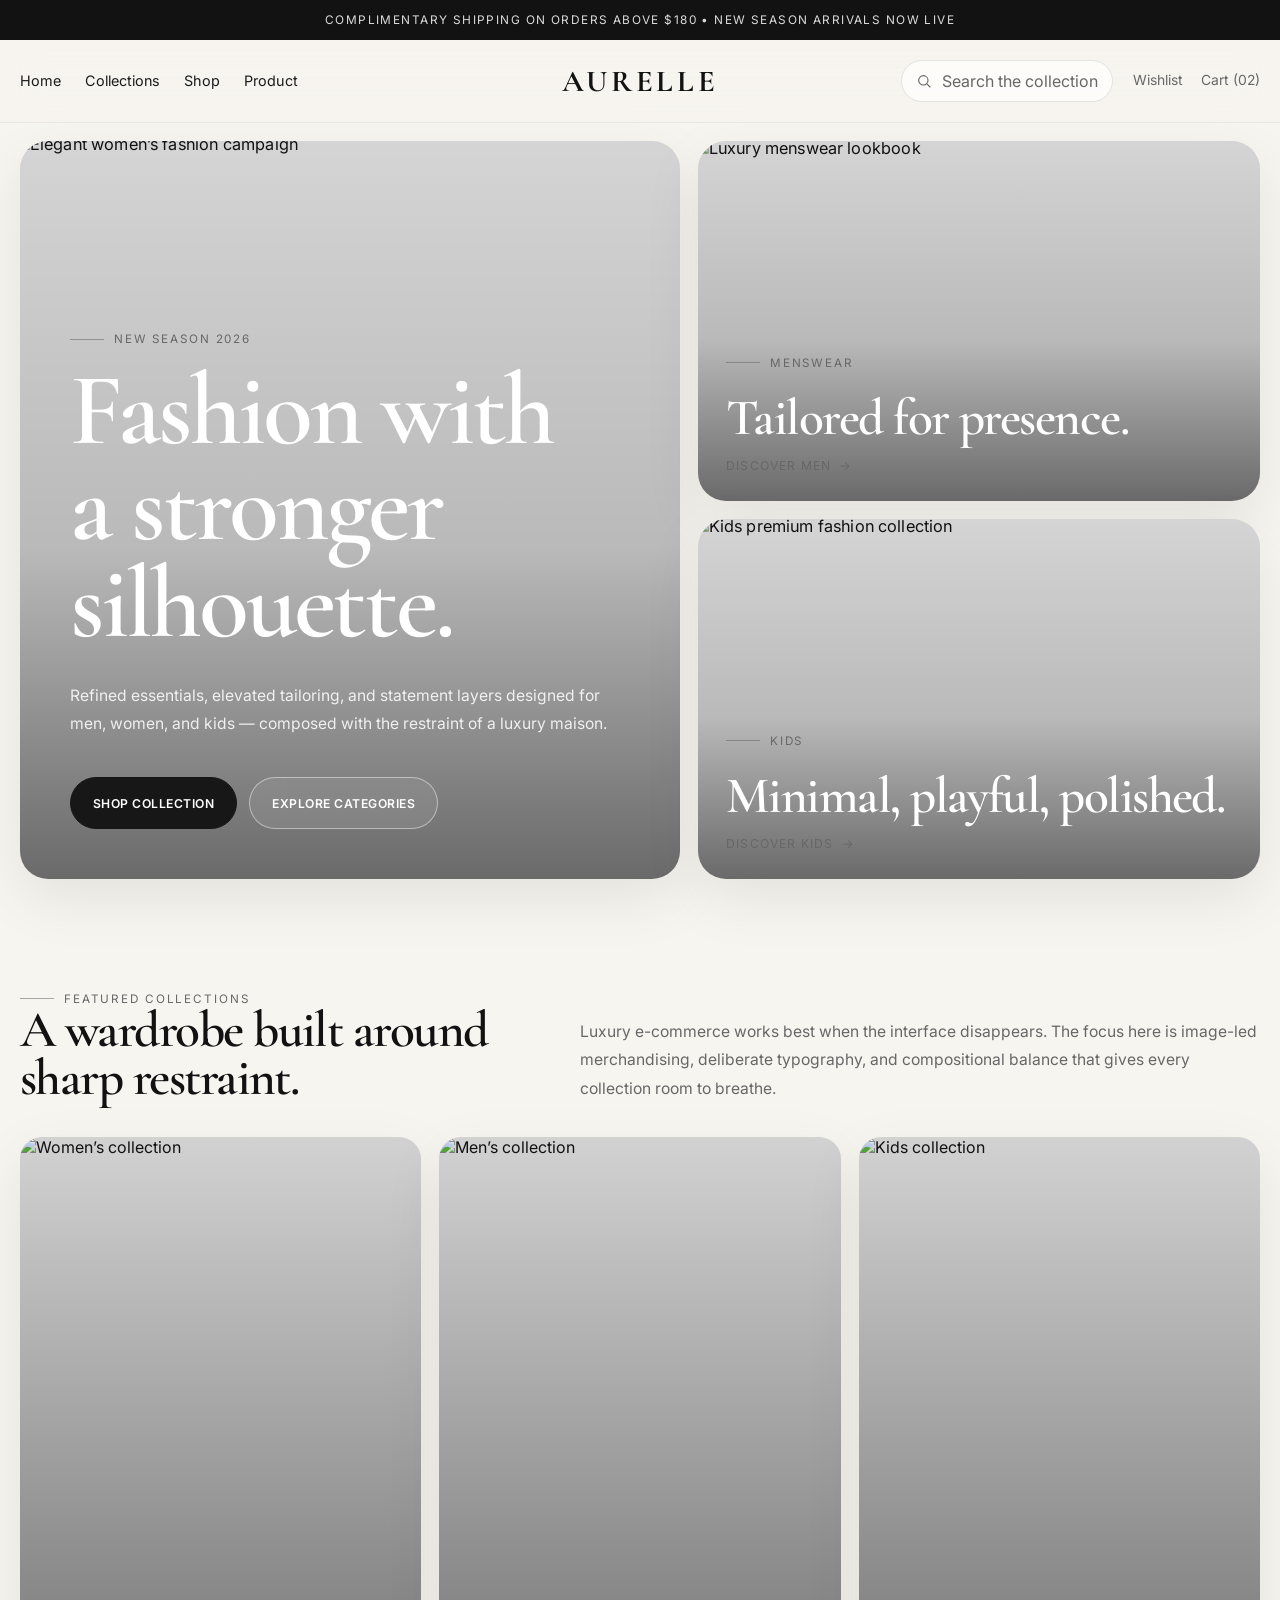
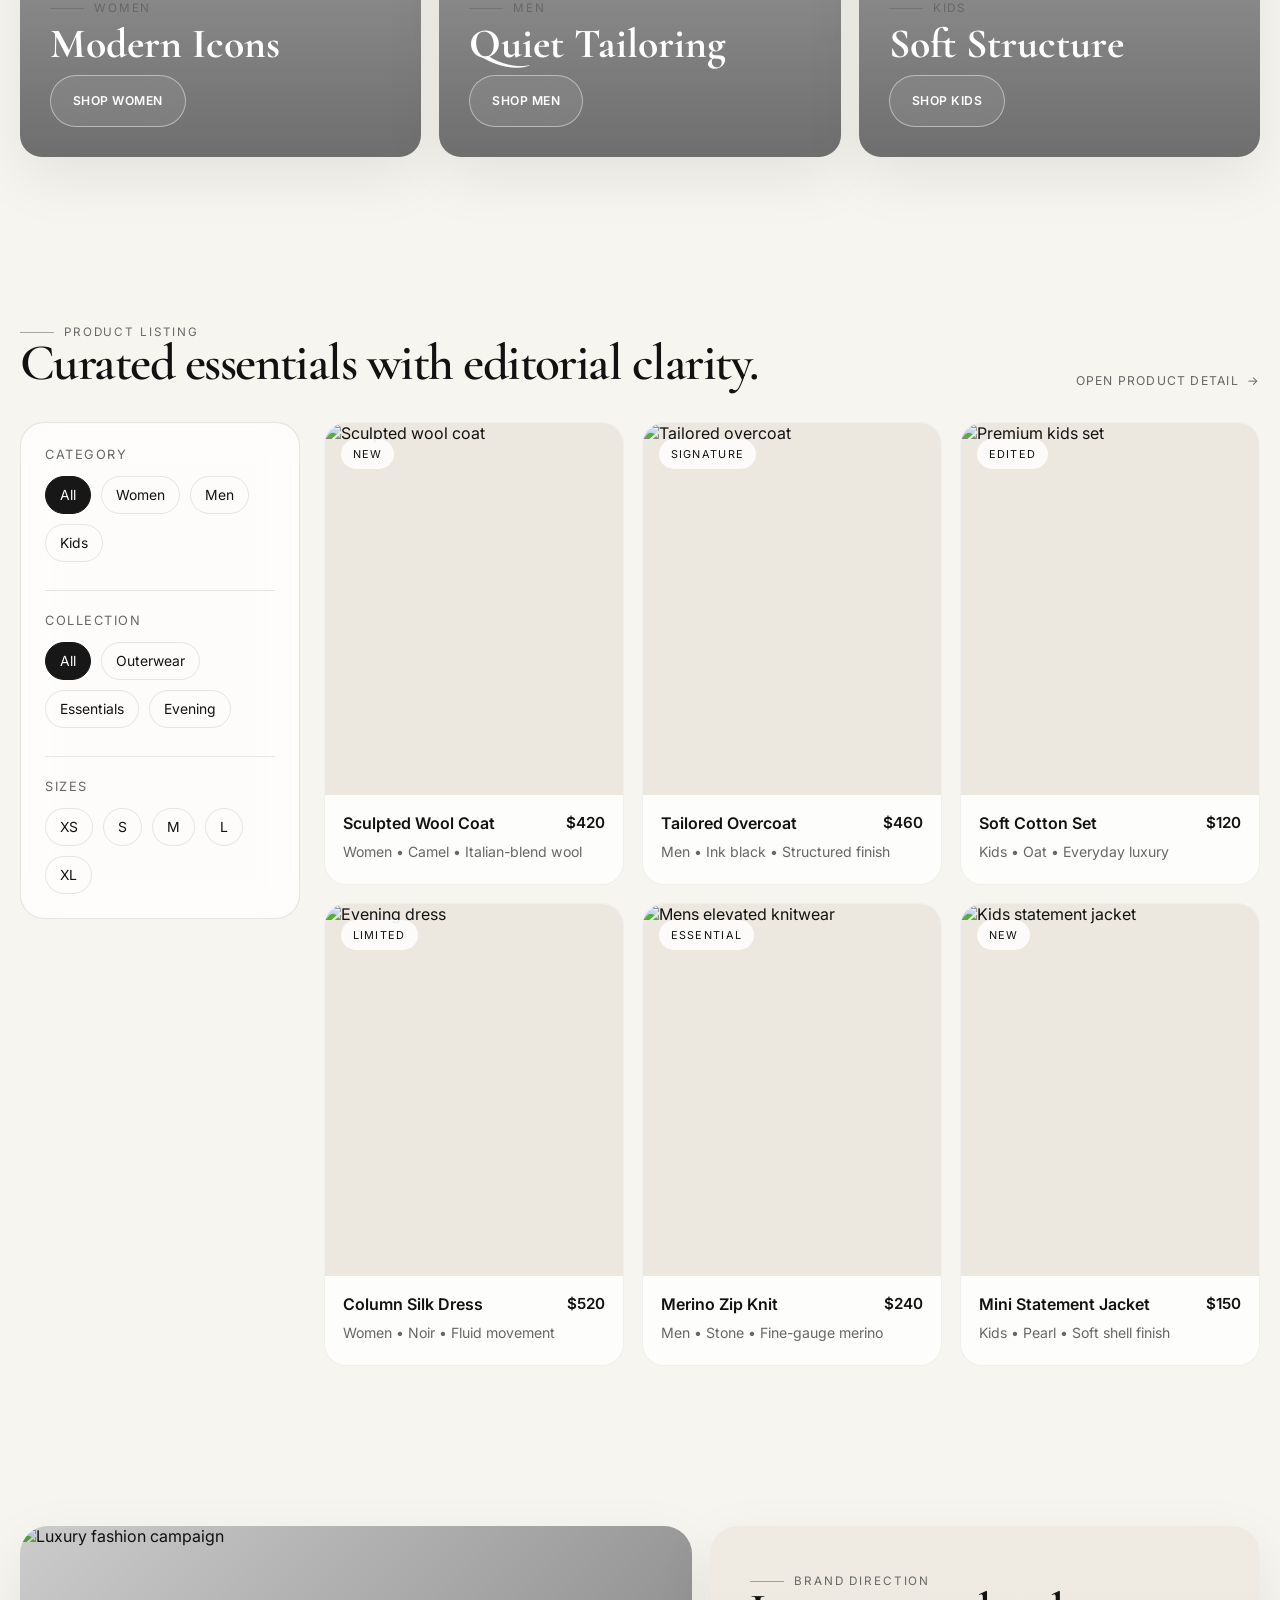
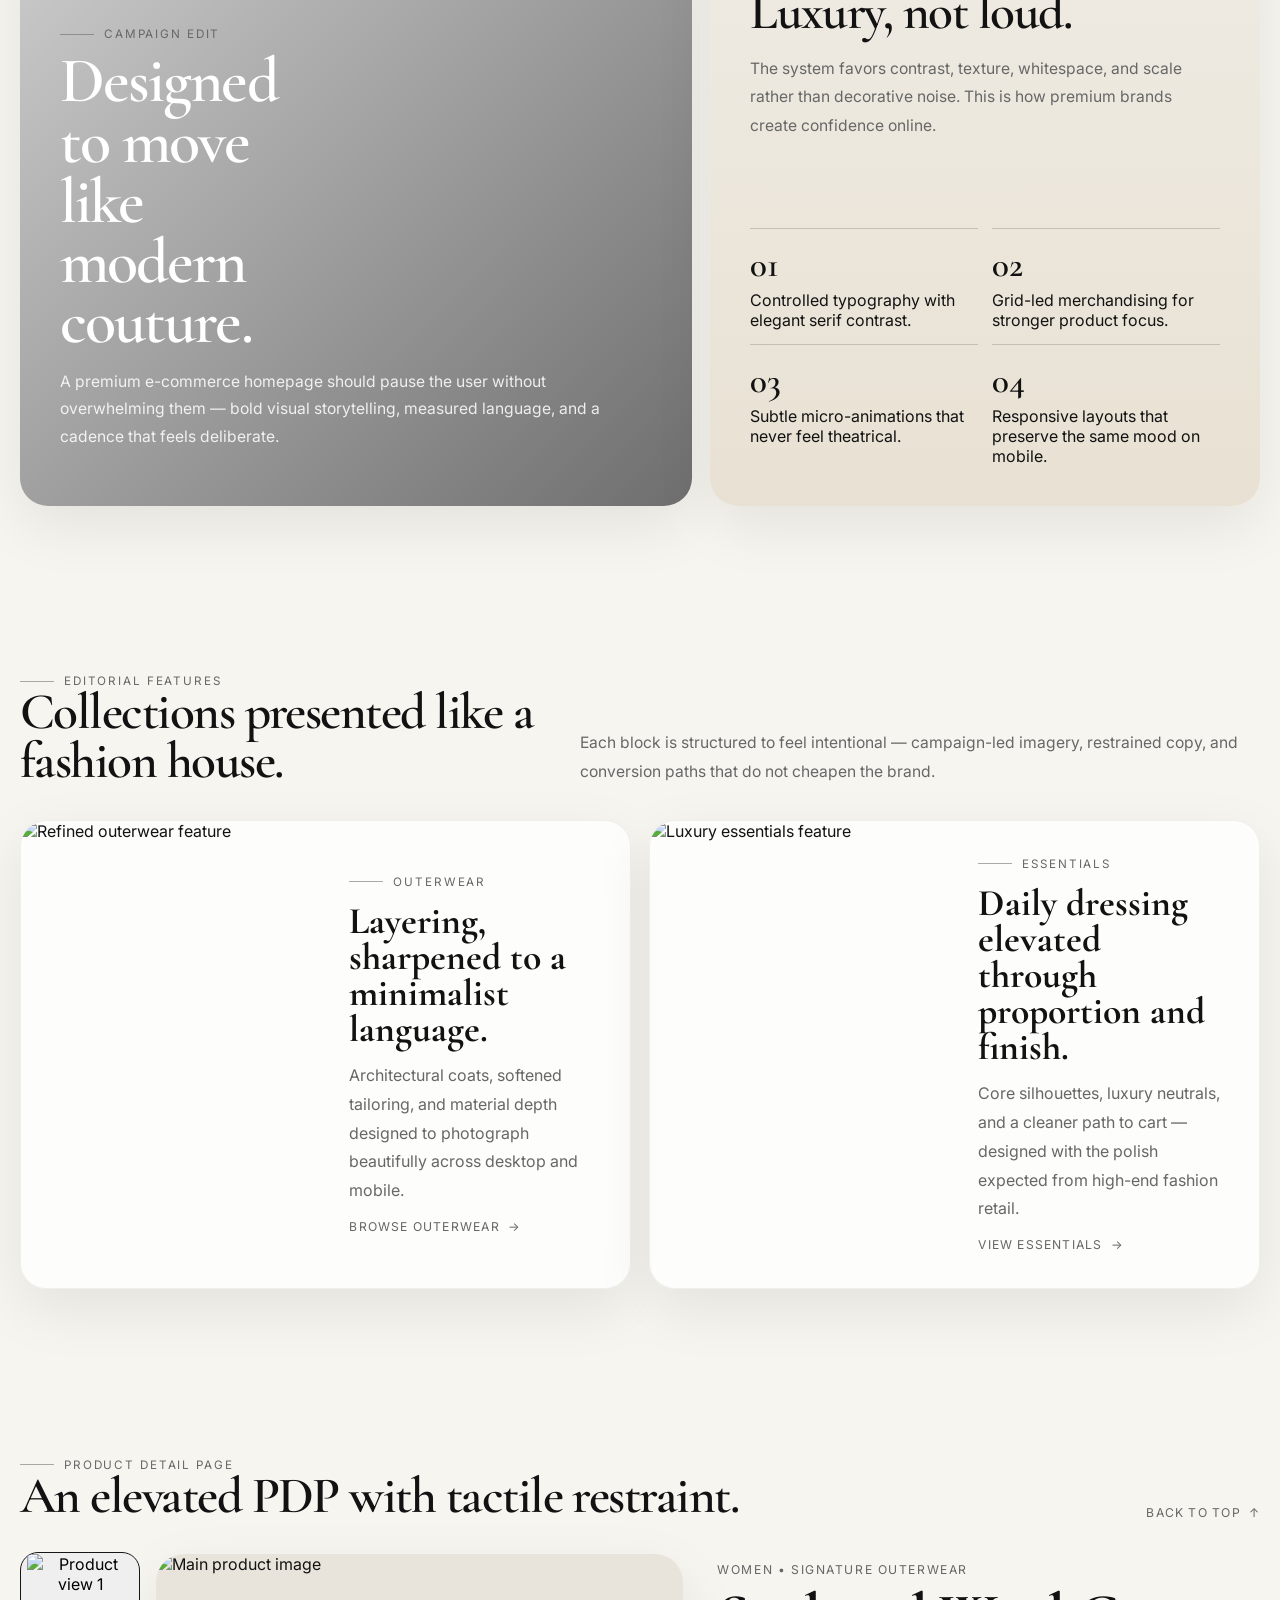
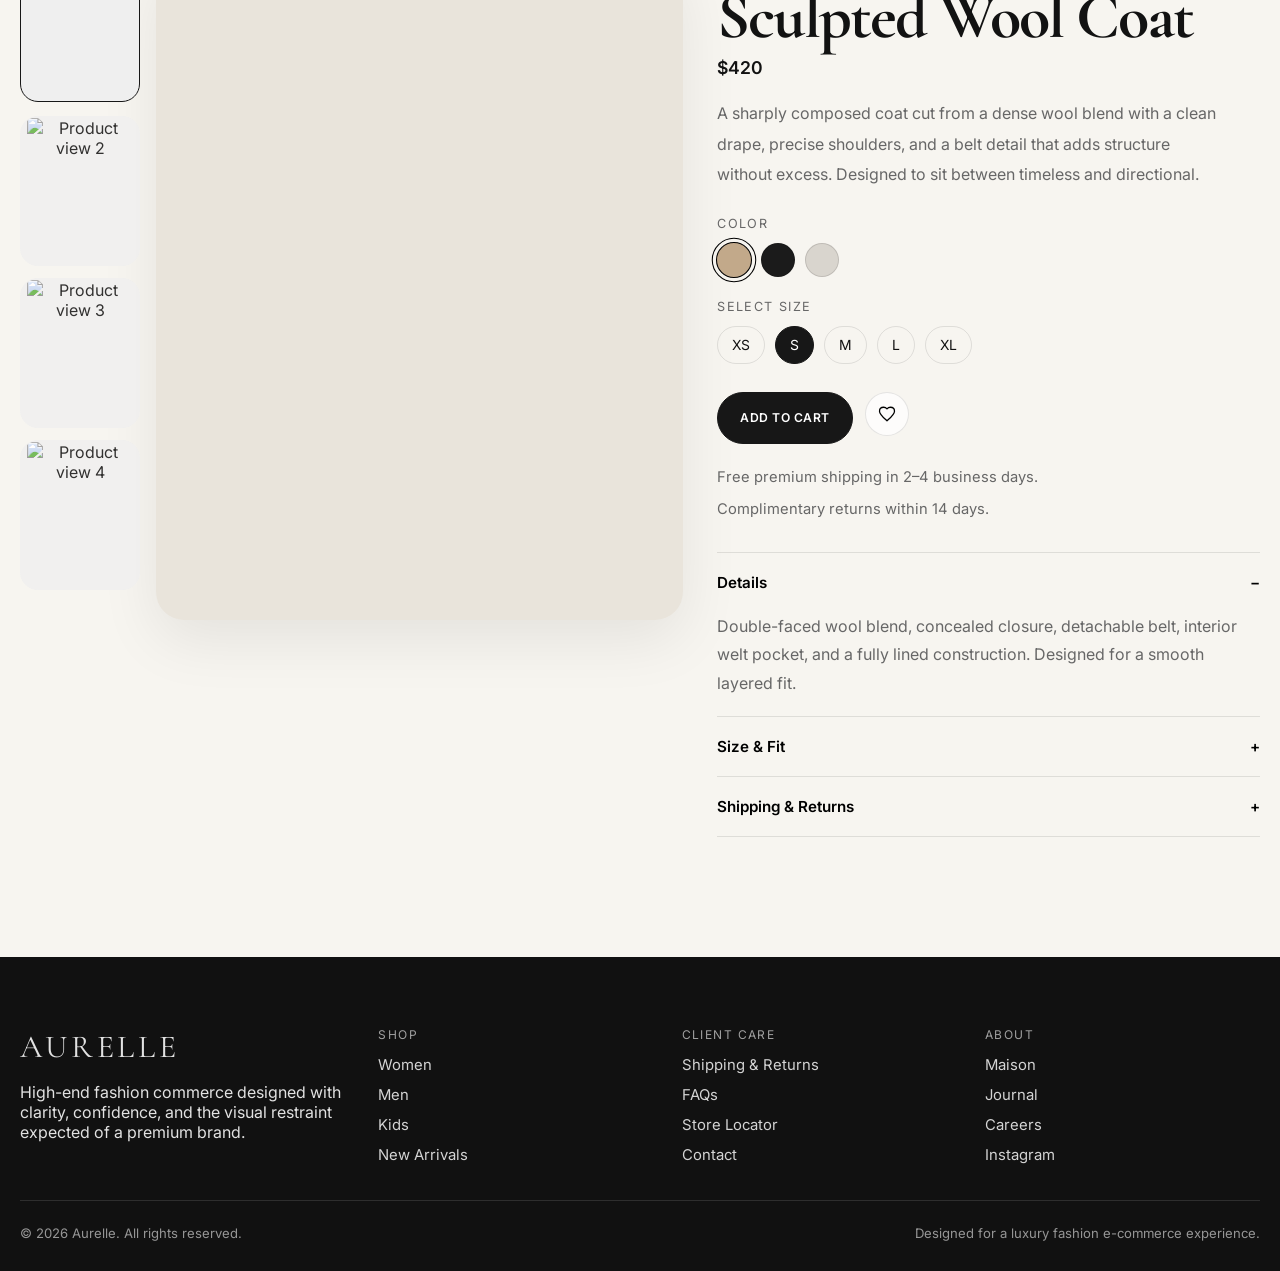
==== commit 368c2b2a: "Update a.html" ====
--- a/a.html
+++ b/a.html
@@ -1563,4 +1563,277 @@
   </footer>
 
 </body>
+
+  <script>
+  document.addEventListener('DOMContentLoaded', () => {
+    const $ = (selector, scope = document) => scope.querySelector(selector);
+    const $$ = (selector, scope = document) => Array.from(scope.querySelectorAll(selector));
+
+    /* =========================
+       Mobile Navigation
+    ========================= */
+    const mobileToggle = $('#mobileToggle');
+    const mobileMenu = $('#mobileMenu');
+
+    if (mobileToggle && mobileMenu) {
+      mobileToggle.addEventListener('click', () => {
+        const isOpen = mobileMenu.classList.toggle('open');
+        mobileToggle.setAttribute('aria-expanded', String(isOpen));
+      });
+
+      $$('a', mobileMenu).forEach(link => {
+        link.addEventListener('click', () => {
+          mobileMenu.classList.remove('open');
+          mobileToggle.setAttribute('aria-expanded', 'false');
+        });
+      });
+    }
+
+    /* =========================
+       Scroll Reveal Animation
+    ========================= */
+    const revealItems = $$('.fade-up');
+
+    if ('IntersectionObserver' in window) {
+      const revealObserver = new IntersectionObserver((entries, observer) => {
+        entries.forEach(entry => {
+          if (!entry.isIntersecting) return;
+          entry.target.classList.add('in-view');
+          observer.unobserve(entry.target);
+        });
+      }, {
+        threshold: 0.12,
+        rootMargin: '0px 0px -40px 0px'
+      });
+
+      revealItems.forEach(item => revealObserver.observe(item));
+    } else {
+      revealItems.forEach(item => item.classList.add('in-view'));
+    }
+
+    /* =========================
+       Product Listing Filters
+    ========================= */
+    const productGrid = $('#productGrid');
+    const productCards = $$('.product-card', productGrid);
+    const categoryButtons = $$('#categoryFilters .chip');
+    const collectionButtons = $$('#collectionFilters .chip');
+
+    let activeCategory = 'all';
+    let activeCollection = 'all';
+
+    function updateActiveState(buttons, selectedButton) {
+      buttons.forEach(btn => btn.classList.remove('active'));
+      if (selectedButton) selectedButton.classList.add('active');
+    }
+
+    function filterProducts() {
+      productCards.forEach(card => {
+        const matchesCategory =
+          activeCategory === 'all' || card.dataset.category === activeCategory;
+        const matchesCollection =
+          activeCollection === 'all' || card.dataset.collection === activeCollection;
+
+        const shouldShow = matchesCategory && matchesCollection;
+        card.style.display = shouldShow ? '' : 'none';
+      });
+    }
+
+    categoryButtons.forEach(button => {
+      button.addEventListener('click', () => {
+        activeCategory = button.dataset.category;
+        updateActiveState(categoryButtons, button);
+        filterProducts();
+      });
+    });
+
+    collectionButtons.forEach(button => {
+      button.addEventListener('click', () => {
+        activeCollection = button.dataset.collection;
+        updateActiveState(collectionButtons, button);
+        filterProducts();
+      });
+    });
+
+    /* =========================
+       Generic Toggle Pills
+    ========================= */
+    function makeSingleSelect(groupSelector, itemSelector, activeClass = 'active') {
+      const groups = $$(groupSelector);
+      groups.forEach(group => {
+        const items = $$(itemSelector, group);
+        items.forEach(item => {
+          item.addEventListener('click', () => {
+            items.forEach(el => el.classList.remove(activeClass));
+            item.classList.add(activeClass);
+          });
+        });
+      });
+    }
+
+    function makeMultiSelect(selector, activeClass = 'active') {
+      $$(selector).forEach(item => {
+        item.addEventListener('click', () => {
+          item.classList.toggle(activeClass);
+        });
+      });
+    }
+
+    makeMultiSelect('.filters .size-pill');
+    makeSingleSelect('#pdpSizes', '.size-pill');
+    makeSingleSelect('#swatches', '.swatch');
+
+    /* =========================
+       Category Cards -> Apply Filter
+    ========================= */
+    const categoryCards = $$('.category-card');
+    categoryCards.forEach(card => {
+      card.addEventListener('click', () => {
+        const filter = card.dataset.filter;
+        const targetButton = $(`#categoryFilters .chip[data-category="${filter}"]`);
+        if (targetButton) {
+          activeCategory = filter;
+          updateActiveState(categoryButtons, targetButton);
+          filterProducts();
+        }
+      });
+    });
+
+    /* =========================
+       PDP Gallery Thumbnails
+    ========================= */
+    const mainProductImage = $('#mainProductImage');
+    const thumbs = $$('.thumb', $('#thumbs'));
+
+    thumbs.forEach(thumb => {
+      thumb.addEventListener('click', () => {
+        thumbs.forEach(t => t.classList.remove('active'));
+        thumb.classList.add('active');
+
+        const newImage = thumb.dataset.image;
+        const thumbImg = $('img', thumb);
+
+        if (mainProductImage && newImage) {
+          mainProductImage.src = newImage;
+          mainProductImage.alt = thumbImg ? thumbImg.alt : 'Selected product image';
+        }
+      });
+    });
+
+    /* =========================
+       Product Cards -> Populate PDP
+    ========================= */
+    const pdpSection = $('#product');
+    const pdpCategory = $('.pdp-category');
+    const pdpTitle = $('.pdp-title');
+    const pdpPrice = $('.pdp-price');
+    const pdpDescription = $('.pdp-description');
+
+    const productDescriptions = {
+      'Sculpted Wool Coat':
+        'A sharply composed coat cut from a dense wool blend with a clean drape, precise shoulders, and a belt detail that adds structure without excess. Designed to sit between timeless and directional.',
+      'Tailored Overcoat':
+        'An architectural overcoat designed for a refined silhouette, finished with clean lines, soft structure, and understated luxury for everyday wear.',
+      'Soft Cotton Set':
+        'A premium kidswear set crafted for comfort and polish, balancing soft fabrication with elevated finishing for an effortless daily uniform.',
+      'Column Silk Dress':
+        'A fluid evening silhouette with a long, elegant line and quiet drama — designed to move beautifully and photograph with depth.',
+      'Merino Zip Knit':
+        'A fine-gauge merino knit with a clean zip collar and elevated hand feel, built for transitional dressing with minimal effort.',
+      'Mini Statement Jacket':
+        'A polished outer layer for kids, designed with a clean shape, soft finish, and elevated proportions that feel playful yet refined.'
+    };
+
+    productCards.forEach(card => {
+      card.addEventListener('click', () => {
+        const name = $('.product-name', card)?.textContent?.trim() || 'Product';
+        const price = $('.product-price', card)?.textContent?.trim() || '';
+        const meta = $('.product-meta', card)?.textContent?.trim() || '';
+        const image = $('.product-media img', card)?.getAttribute('src') || '';
+
+        if (pdpTitle) pdpTitle.textContent = name;
+        if (pdpPrice) pdpPrice.textContent = price;
+        if (pdpCategory) pdpCategory.textContent = meta;
+        if (pdpDescription) {
+          pdpDescription.textContent =
+            productDescriptions[name] ||
+            'A refined fashion piece presented with premium materials, modern proportions, and an elevated finish.';
+        }
+
+        if (mainProductImage && image) {
+          mainProductImage.src = image;
+          mainProductImage.alt = name;
+        }
+
+        if (thumbs.length && image) {
+          thumbs.forEach((thumb, index) => {
+            thumb.classList.remove('active');
+            if (index === 0) {
+              thumb.classList.add('active');
+              thumb.dataset.image = image;
+              const thumbImg = $('img', thumb);
+              if (thumbImg) {
+                thumbImg.src = image;
+                thumbImg.alt = name;
+              }
+            }
+          });
+        }
+
+        if (pdpSection) {
+          pdpSection.scrollIntoView({ behavior: 'smooth', block: 'start' });
+        }
+      });
+    });
+
+    /* =========================
+       PDP Accordions
+    ========================= */
+    const accordions = $$('.accordion');
+
+    accordions.forEach(accordion => {
+      const button = $('button', accordion);
+      const symbol = $('span', button);
+
+      button.addEventListener('click', () => {
+        const isOpen = accordion.classList.contains('open');
+
+        accordions.forEach(item => {
+          item.classList.remove('open');
+          const itemButton = $('button', item);
+          const itemSymbol = $('span', itemButton);
+          if (itemSymbol) itemSymbol.textContent = '+';
+        });
+
+        if (!isOpen) {
+          accordion.classList.add('open');
+          if (symbol) symbol.textContent = '−';
+        }
+      });
+    });
+
+    /* =========================
+       Smooth anchor offset polish
+    ========================= */
+    $$('a[href^="#"]').forEach(link => {
+      link.addEventListener('click', event => {
+        const href = link.getAttribute('href');
+        if (!href || href === '#') return;
+
+        const target = document.querySelector(href);
+        if (!target) return;
+
+        event.preventDefault();
+
+        const headerOffset = document.querySelector('.site-header')?.offsetHeight || 0;
+        const top = target.getBoundingClientRect().top + window.pageYOffset - headerOffset + 2;
+
+        window.scrollTo({
+          top,
+          behavior: 'smooth'
+        });
+      });
+    });
+  });
+</script>
 </html>
